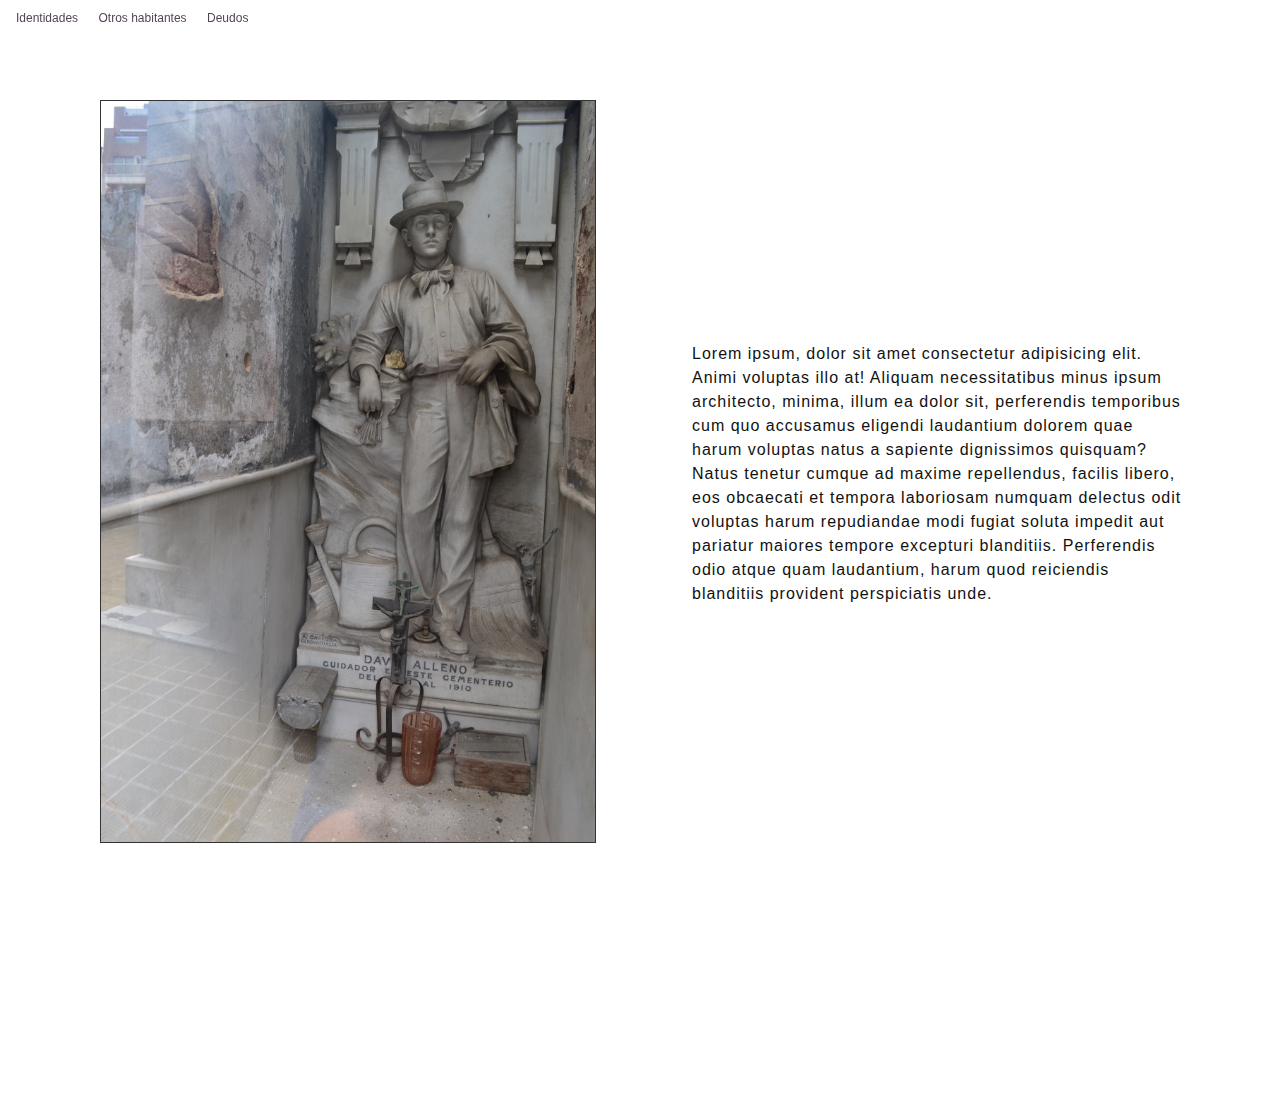
==== cuidadores/index.html @ 7475c4c9 "anular" ====
<!DOCTYPE html>
<html lang="en">

<head>
    <meta charset="UTF-8">
    <meta http-equiv="X-UA-Compatible" content="IE=edge">
    <meta name="viewport" content="width=device-width, initial-scale=1.0">
    <title>Cementerio - Cuidadores</title>
    <link href='../css/sections.css' rel='stylesheet'>

    <style>
        .texto {
            color: #111111;
        }
    </style>
</head>




<body>
    <header>
        <nav>
            <a href='../identidades/'>Identidades</a> 
            <a href='../habitantes/'>Otros habitantes</a> 
            <a href='../deudos/'>Deudos</a> 
        </nav>
    </header>



    <div class='section-first-div'>
        <div class='foto'>
            <img src='../img/Cuidadores/Foto de ingreso.jpg'>
        </div>
        <div class='texto'>
                        <!--
                <img src='../img/Cuidadores/La historia de Luis/1.JPG' width='200px'>
                <img src='../img/Cuidadores/La historia de Luis/2.JPG' width='200px'>
                <br/><br/><br/>
                -->
            <p>Lorem ipsum, dolor sit amet consectetur adipisicing elit. Animi voluptas illo at! Aliquam necessitatibus
                minus ipsum architecto, minima, illum ea dolor sit, perferendis temporibus cum quo accusamus eligendi
                laudantium dolorem quae harum voluptas natus a sapiente dignissimos quisquam? Natus tenetur cumque ad
                maxime repellendus, facilis libero, eos obcaecati et tempora laboriosam numquam delectus odit voluptas
                harum repudiandae modi fugiat soluta impedit aut pariatur maiores tempore excepturi blanditiis.
                Perferendis odio atque quam laudantium, harum quod reiciendis blanditiis provident perspiciatis unde.
            </p>
            <!-- 
                <br/>
                <br/>
                <br/>
                <img src='../img/Cuidadores/La historia de Luis/3.JPG' width='100%'>

                -->


        </div>

    </div>

    <iframe width="280" height="157" src="https://www.youtube.com/embed/0VHv12IPgE4" title="YouTube video player"
        frameborder="0" allow="accelerometer; autoplay; clipboard-write; encrypted-media; gyroscope; picture-in-picture"
        allowfullscreen></iframe>
    <iframe width="280" height="157" src="https://www.youtube.com/embed/gCJeTML-oQQ" title="YouTube video player"
        frameborder="0" allow="accelerometer; autoplay; clipboard-write; encrypted-media; gyroscope; picture-in-picture"
        allowfullscreen></iframe>


</body>

</html>
---- css/sections.css ----
body{
    margin:48px;
}
.section-first-div{

    display: flex;
    align-items: center;


}
.section-first-div div.foto{
flex: 1;
padding: 52px;

}



.section-first-div div.foto img{
 max-width: 100%;
 border:1px solid #333333;
}


.section-first-div div.texto{
flex: 1;
 
padding: 46px;
}



img.full {

    object-fit: cover;
    width: 100%;
    height: 100%;
}


*{
    font-family: sans-serif;
    }


.texto{
    color:#ffeebb;
    font-weight: 100;
    letter-spacing: 1px;
line-height: 24px;
padding: 46px;
}

.thumbs{
    font-size: 0;

    margin:0px auto; 
}
.thumbs img{
height:120px;
margin:0px;
}



header{
    position:fixed;
    top:0;
    left:0;
    width:100%;
    background-color: #ffffffaa;
z-index:1000;
}

header nav{
padding:8px;

}

header nav a{
font-size: 12px;
    text-decoration: none;
 margin:0 8px;    
color:#554455;
display: inline-block;

    }
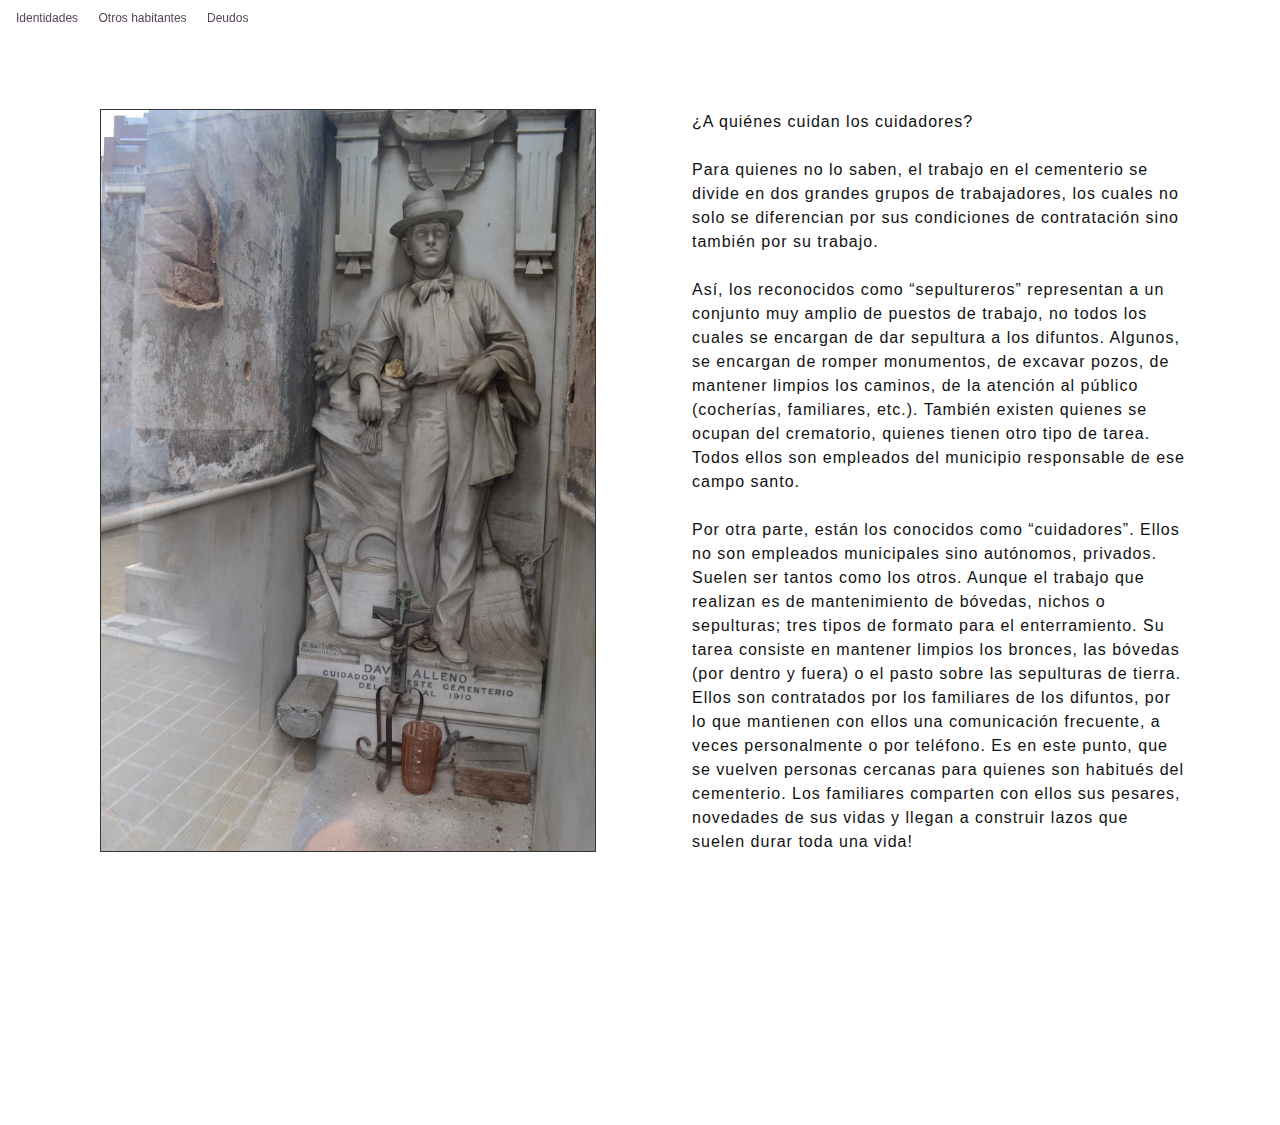
==== commit 092b08ef: "all" ====
--- a/cuidadores/index.html
+++ b/cuidadores/index.html
@@ -39,13 +39,11 @@
                 <img src='../img/Cuidadores/La historia de Luis/2.JPG' width='200px'>
                 <br/><br/><br/>
                 -->
-            <p>Lorem ipsum, dolor sit amet consectetur adipisicing elit. Animi voluptas illo at! Aliquam necessitatibus
-                minus ipsum architecto, minima, illum ea dolor sit, perferendis temporibus cum quo accusamus eligendi
-                laudantium dolorem quae harum voluptas natus a sapiente dignissimos quisquam? Natus tenetur cumque ad
-                maxime repellendus, facilis libero, eos obcaecati et tempora laboriosam numquam delectus odit voluptas
-                harum repudiandae modi fugiat soluta impedit aut pariatur maiores tempore excepturi blanditiis.
-                Perferendis odio atque quam laudantium, harum quod reiciendis blanditiis provident perspiciatis unde.
-            </p>
+            <p><b>¿A quiénes cuidan los cuidadores? </b><br><br>
+                Para quienes no lo saben, el trabajo en el cementerio se divide en dos grandes grupos de trabajadores, los cuales no solo se diferencian por sus condiciones de contratación sino también por su trabajo.
+                <br><br>Así, los reconocidos como “sepultureros” representan a un conjunto muy amplio de puestos de trabajo, no todos los cuales se encargan de dar sepultura a los difuntos. Algunos, se encargan de romper monumentos, de excavar pozos, de mantener limpios los caminos, de la atención al público (cocherías, familiares, etc.). También existen quienes se ocupan del crematorio, quienes tienen otro tipo de tarea. Todos ellos son empleados del municipio responsable de ese campo santo. 
+                <br><br>Por otra parte, están los conocidos como “cuidadores”. Ellos no son empleados municipales sino autónomos, privados. Suelen ser tantos como los otros. Aunque el trabajo que realizan es de mantenimiento de bóvedas, nichos o sepulturas; tres tipos de formato para el enterramiento. Su tarea consiste en mantener limpios los bronces, las bóvedas (por dentro y fuera) o el pasto sobre las sepulturas de tierra. Ellos son contratados por los familiares de los difuntos, por lo que mantienen con ellos una comunicación frecuente, a veces personalmente o por teléfono.  Es en este punto, que se vuelven personas cercanas para quienes son habitués del cementerio. Los familiares comparten con ellos sus pesares, novedades de sus vidas y llegan a construir lazos que suelen durar toda una vida!
+                 </p>
             <!-- 
                 <br/>
                 <br/>
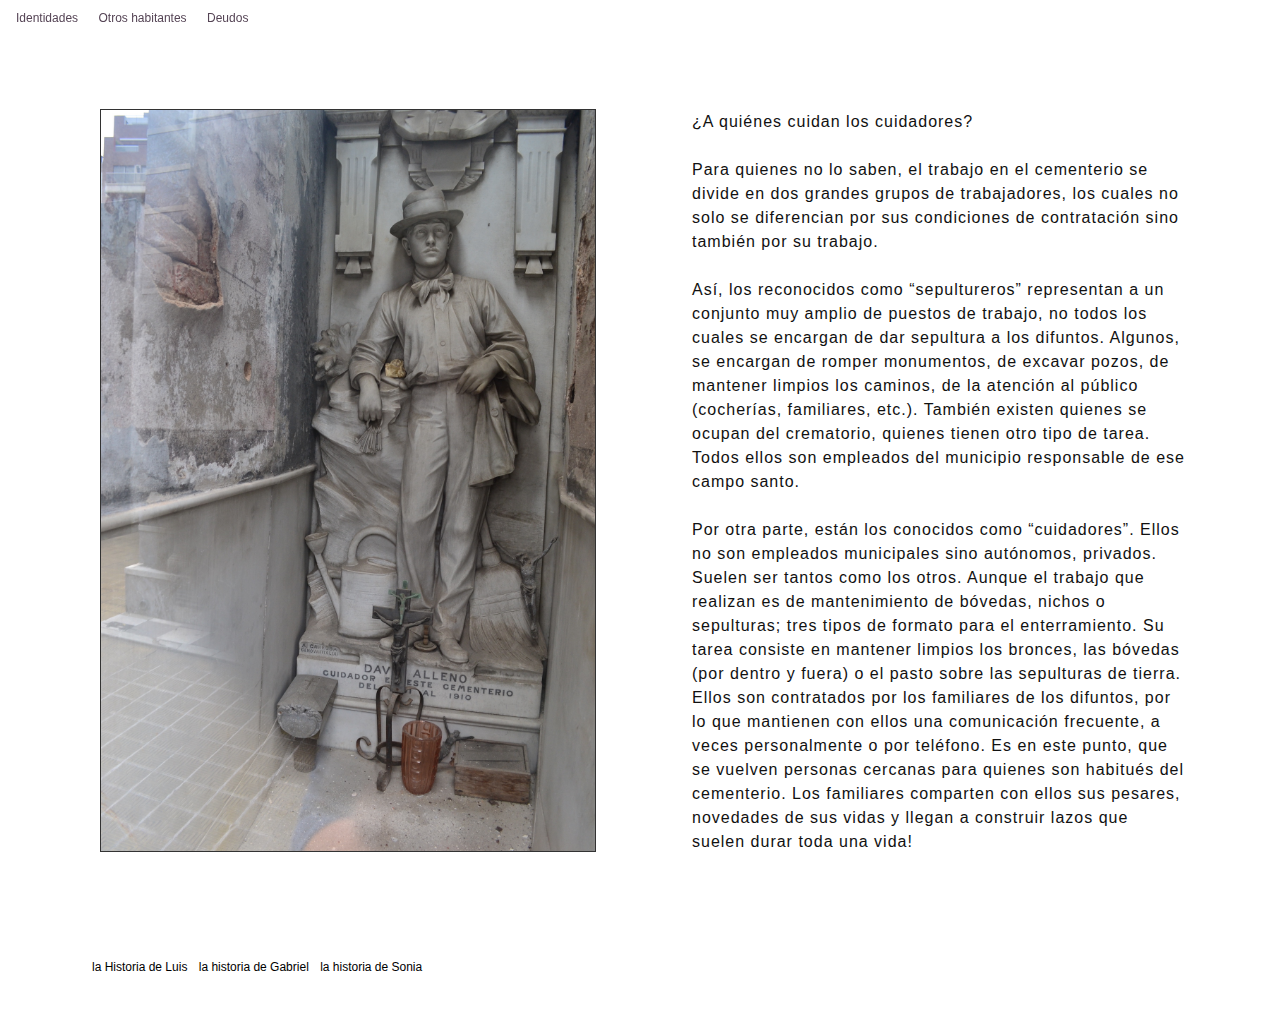
==== commit 42731445: "w" ====
--- a/cuidadores/index.html
+++ b/cuidadores/index.html
@@ -12,6 +12,16 @@
         .texto {
             color: #111111;
         }
+ul{
+    margin:40px;
+    font-size: 12px;
+    padding: 0;
+}
+ul li{
+    list-style: none;
+    padding: 4px;
+    display:inline-block;
+}
     </style>
 </head>
 
@@ -57,13 +67,27 @@
 
     </div>
 
+<section class='entries-nav'>
+<ul><li>
+la Historia de Luis
+</li>
+<li>  la historia de Gabriel
+    </li>
+    <li>la historia de Sonia
+</li> 
+</ul>
+</section>
+
+
+
+<!--
     <iframe width="280" height="157" src="https://www.youtube.com/embed/0VHv12IPgE4" title="YouTube video player"
         frameborder="0" allow="accelerometer; autoplay; clipboard-write; encrypted-media; gyroscope; picture-in-picture"
         allowfullscreen></iframe>
     <iframe width="280" height="157" src="https://www.youtube.com/embed/gCJeTML-oQQ" title="YouTube video player"
         frameborder="0" allow="accelerometer; autoplay; clipboard-write; encrypted-media; gyroscope; picture-in-picture"
         allowfullscreen></iframe>
-
+-->
 
 </body>
 
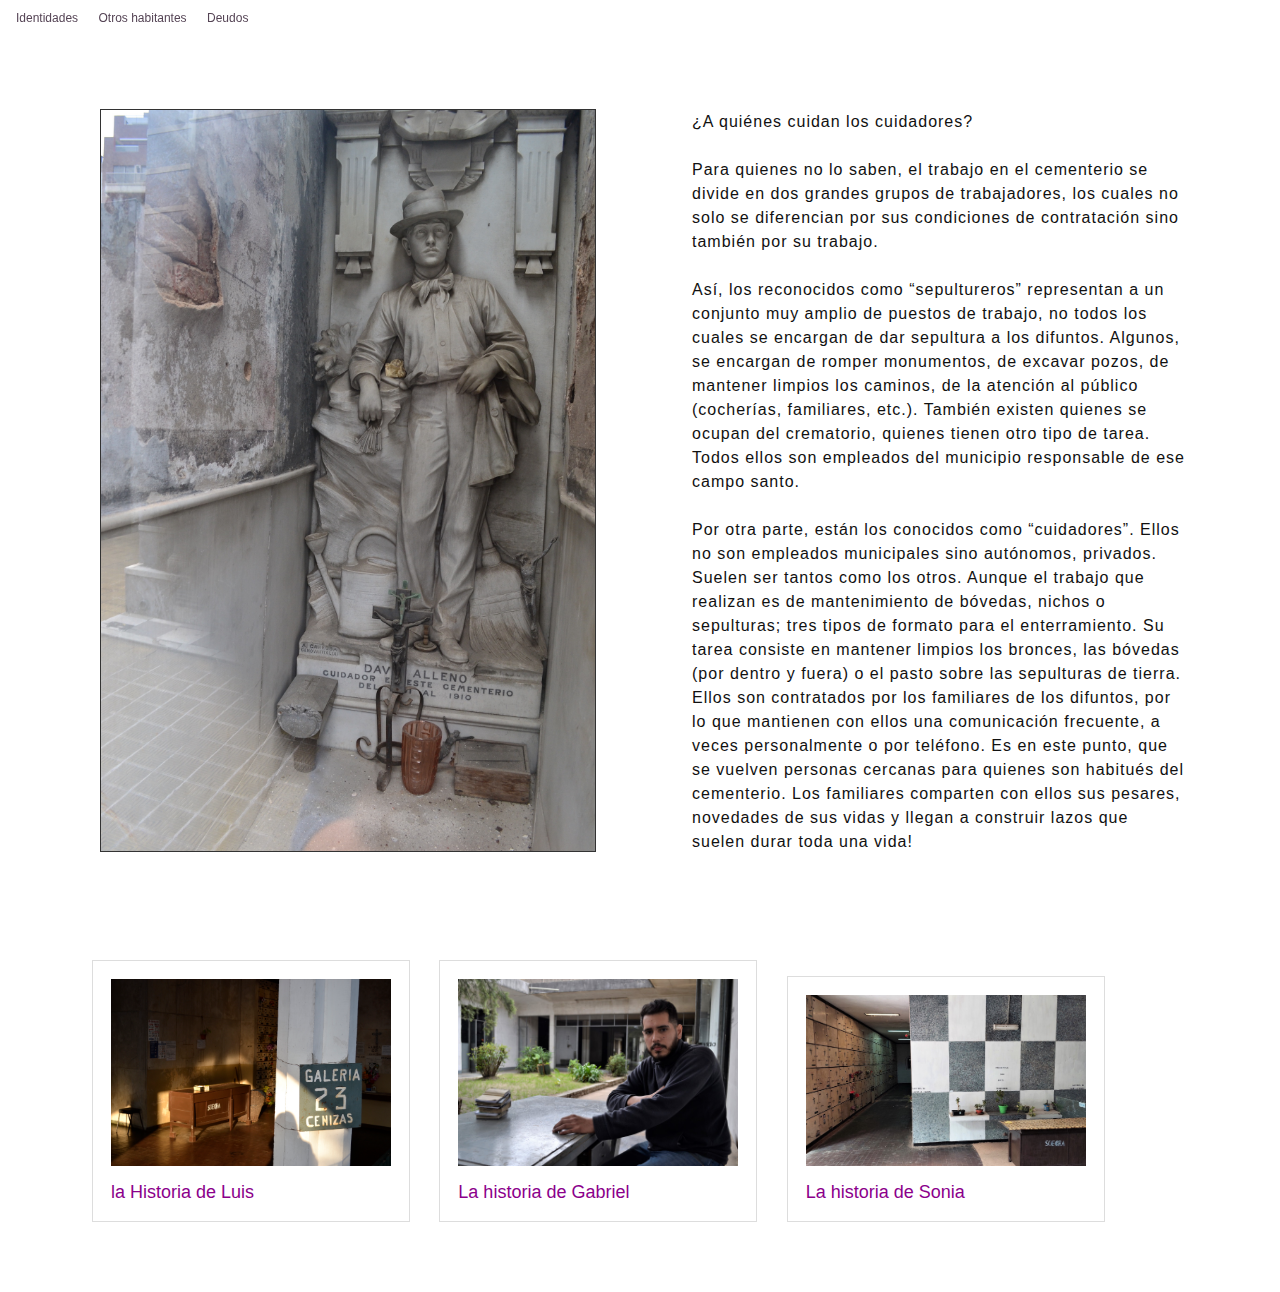
==== commit 11add9c7: "massive" ====
--- a/cuidadores/index.html
+++ b/cuidadores/index.html
@@ -21,6 +21,26 @@
     list-style: none;
     padding: 4px;
     display:inline-block;
+}
+
+figure{
+display: inline-block;
+max-width: 280px;
+padding: 18px;
+border:1px solid #dddddd;
+margin: 0 18px 18px 0;
+}
+
+figure img{
+    width:100%;
+display: block;
+}
+
+figure figcaption{
+    font-size:18px;
+padding-top: 16px;
+font-weight: 200;
+color:darkmagenta;
 }
     </style>
 </head>
@@ -68,12 +88,22 @@
     </div>
 
 <section class='entries-nav'>
-<ul><li>
-la Historia de Luis
+<ul><li><figure>
+<img src='luis/1.JPG' >
+<figcaption>la Historia de Luis</figcaption>
+</figure>
 </li>
-<li>  la historia de Gabriel
+<li><figure>
+    <img src='gabriel/Gabriel 1.JPG' >
+ 
+    <figcaption>La historia de Gabriel</figcaption>
+</figure>
     </li>
-    <li>la historia de Sonia
+    <li><figure>
+        <img src='sonia/Sonia 1.jpeg' >
+
+        <figcaption>La historia de Sonia</figcaption>
+    </figure>
 </li> 
 </ul>
 </section>
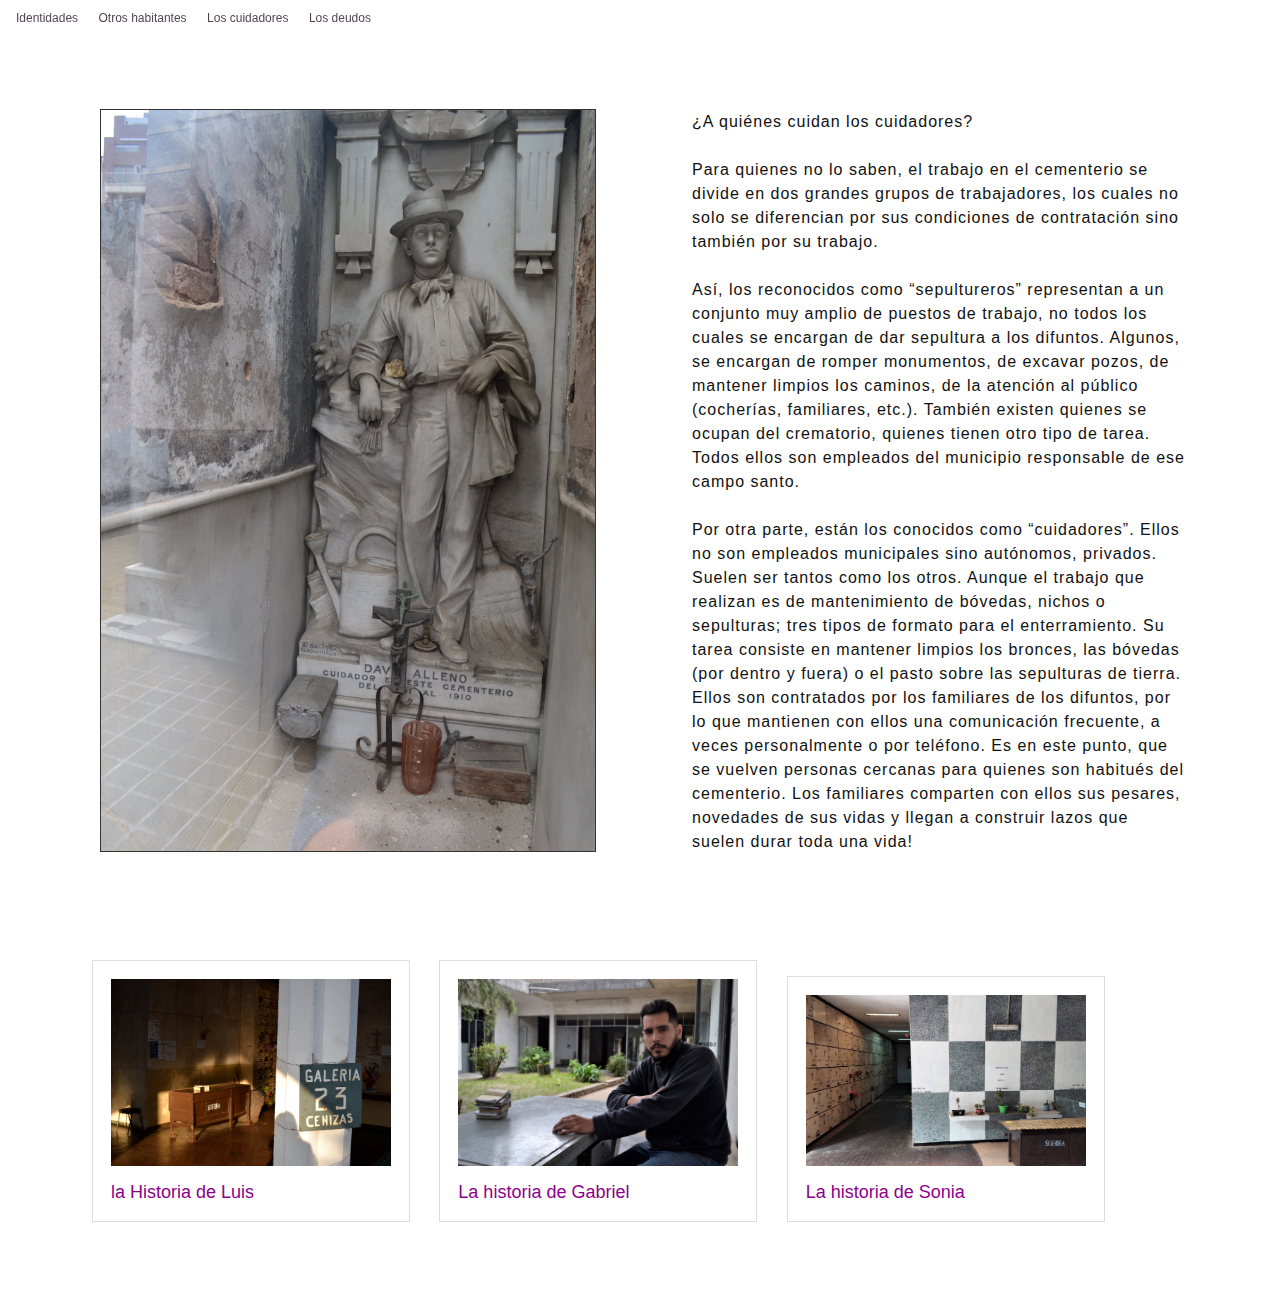
==== commit 75dd1f79: "a" ====
--- a/cuidadores/index.html
+++ b/cuidadores/index.html
@@ -49,11 +49,13 @@
 
 
 <body>
-    <header>
+    <header style='background:none;'>
         <nav>
             <a href='../identidades/'>Identidades</a> 
             <a href='../habitantes/'>Otros habitantes</a> 
-            <a href='../deudos/'>Deudos</a> 
+            <a href='../cuidadores/'>Los cuidadores</a> 
+        
+            <a href='../deudos/'>Los deudos</a> 
         </nav>
     </header>
 
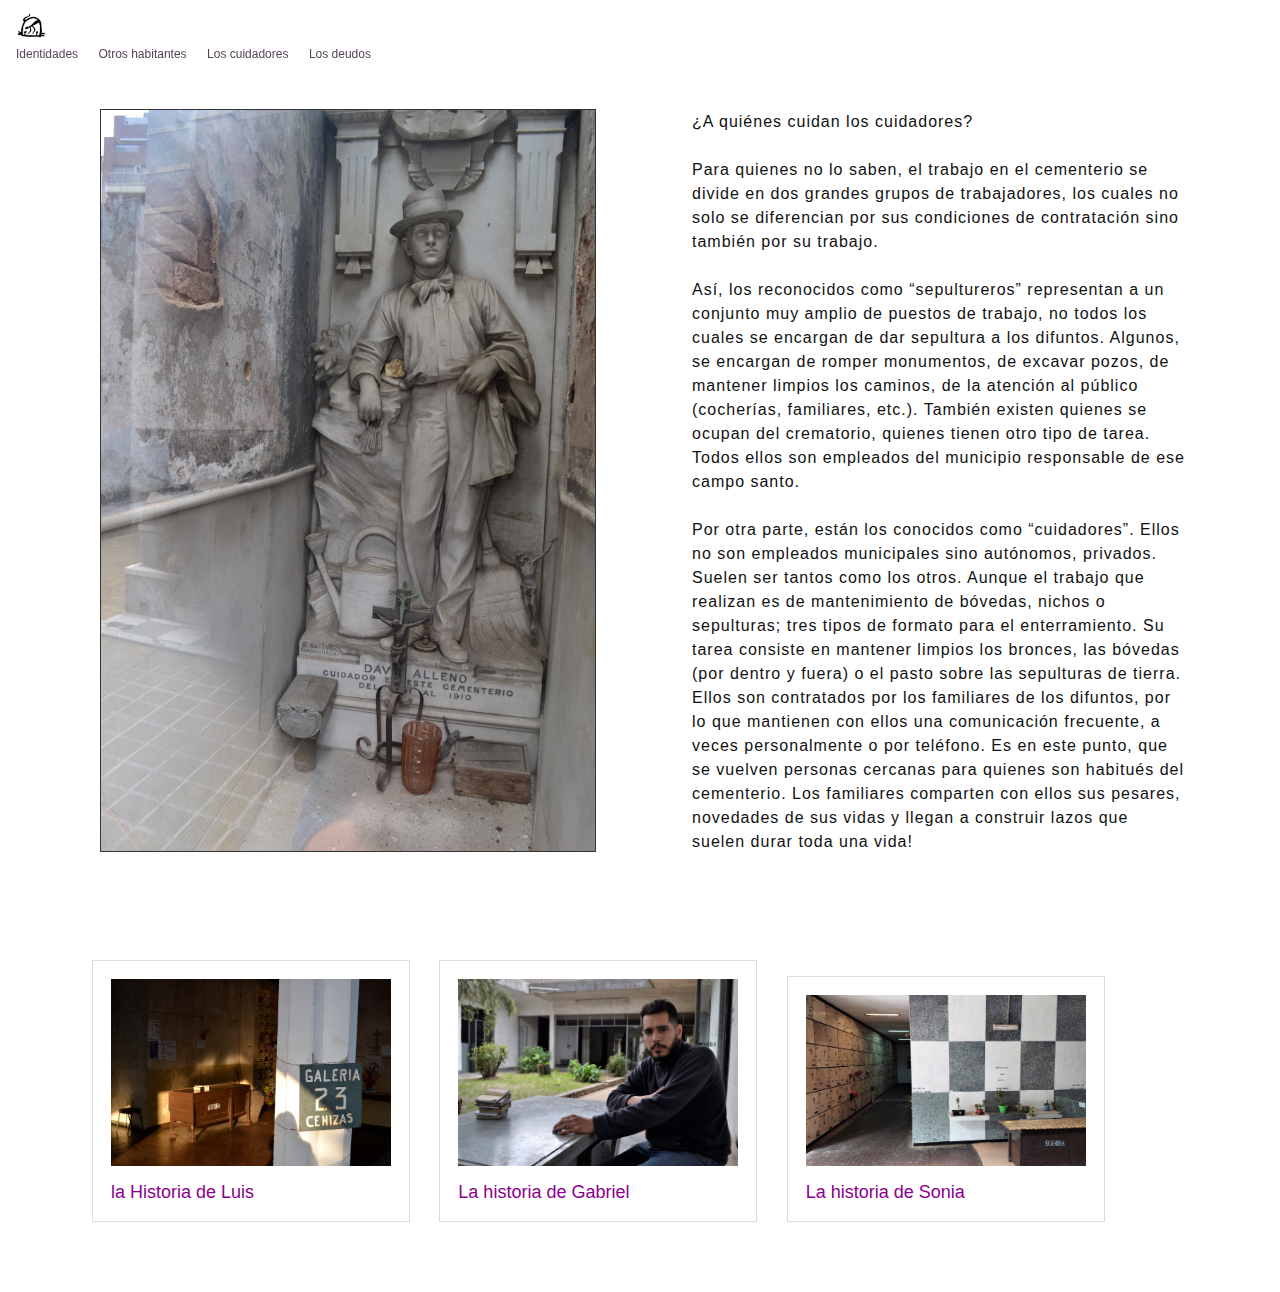
==== commit 8f9df29e: "a" ====
--- a/cuidadores/index.html
+++ b/cuidadores/index.html
@@ -51,10 +51,11 @@
 <body>
     <header style='background:none;'>
         <nav>
+            <a href='../nav.html'><img style='width:32px' src='../img/30.png'></a> 
+            <br/>
             <a href='../identidades/'>Identidades</a> 
             <a href='../habitantes/'>Otros habitantes</a> 
             <a href='../cuidadores/'>Los cuidadores</a> 
-        
             <a href='../deudos/'>Los deudos</a> 
         </nav>
     </header>
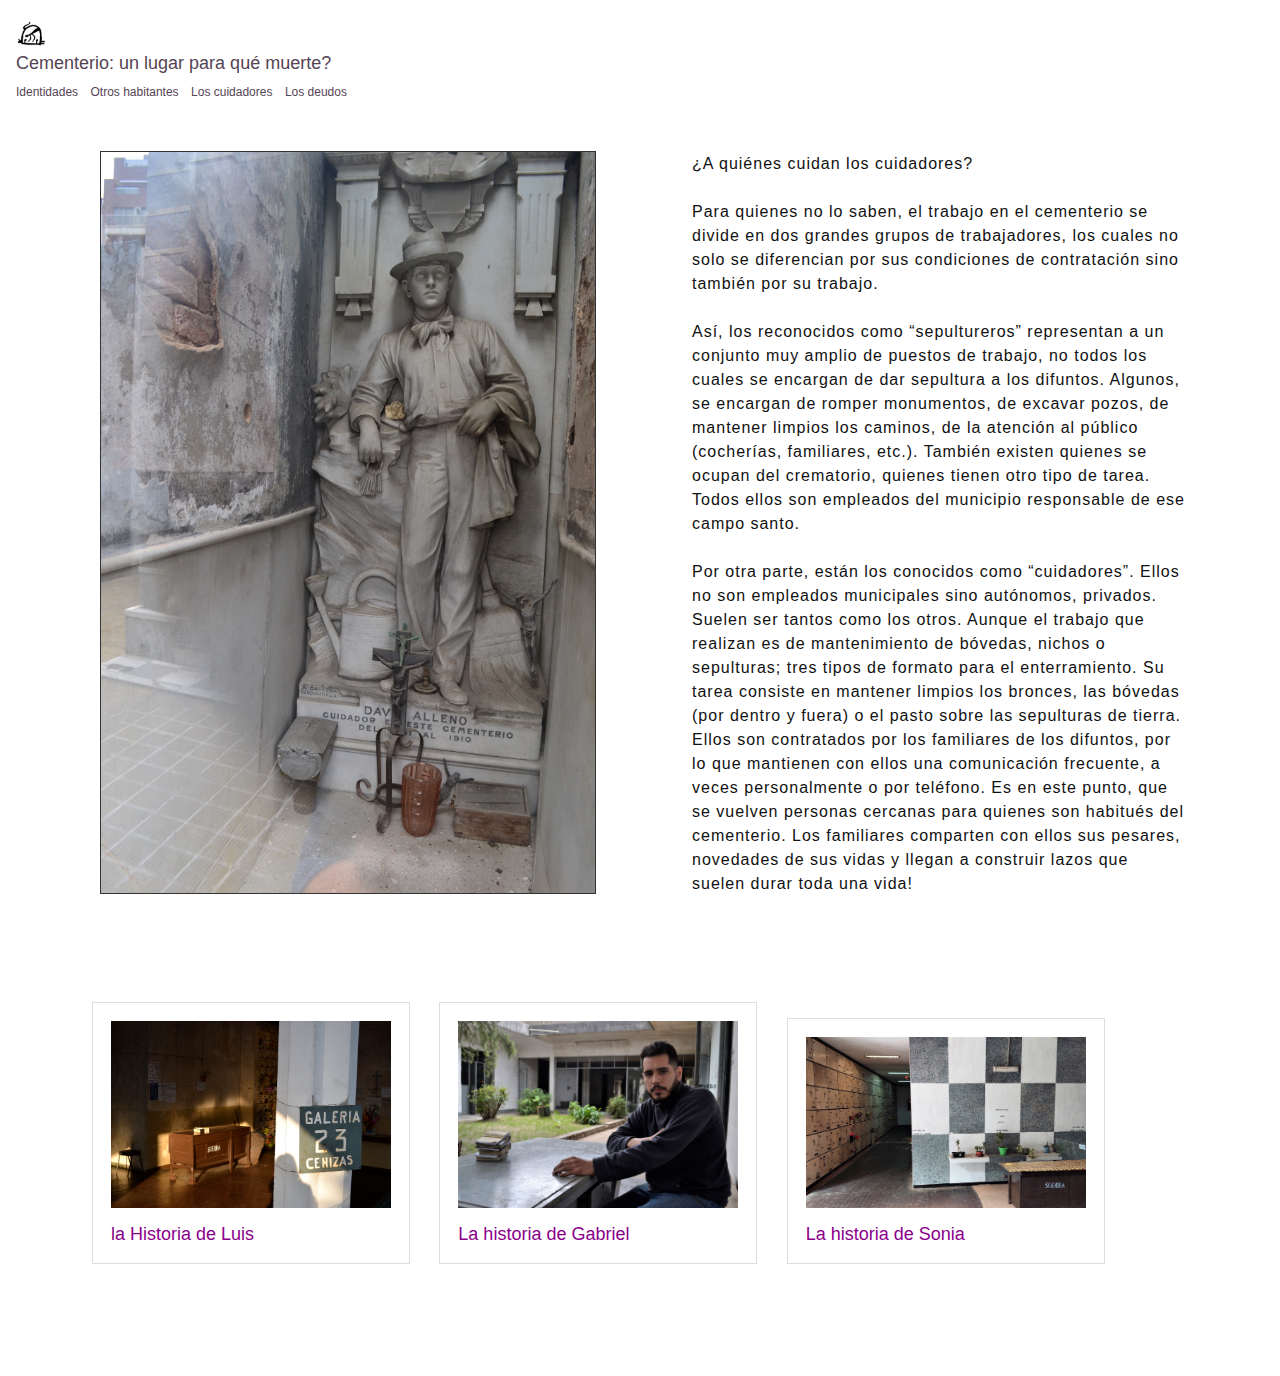
==== commit d14be024: "b" ====
--- a/cuidadores/index.html
+++ b/cuidadores/index.html
@@ -49,9 +49,12 @@
 
 
 <body>
+    
+
     <header style='background:none;'>
         <nav>
-            <a href='../nav.html'><img style='width:32px' src='../img/30.png'></a> 
+            <a style='font-size:large;margin-bottom: 8px;' href='../nav.html'><img style='width:32px' src='../img/30.png'><br>
+             Cementerio: un lugar para qué muerte?</a>
             <br/>
             <a href='../identidades/'>Identidades</a> 
             <a href='../habitantes/'>Otros habitantes</a> 
@@ -59,6 +62,8 @@
             <a href='../deudos/'>Los deudos</a> 
         </nav>
     </header>
+
+    
 
 
 
--- a/css/sections.css
+++ b/css/sections.css
@@ -1,5 +1,5 @@
 body{
-    margin:48px;
+    margin:90px 48px ;
 }
 .section-first-div{
 
@@ -64,23 +64,23 @@
 
 
 header{
-    position:fixed;
+position:absolute;
     top:0;
     left:0;
     width:100%;
-    background-color: #ffffffaa;
+ 
 z-index:1000;
 }
 
 header nav{
-padding:8px;
+padding:16px;
 
 }
 
 header nav a{
 font-size: 12px;
     text-decoration: none;
- margin:0 8px;    
+ margin:0 8px 8px 0;    
 color:#554455;
 display: inline-block;
 
